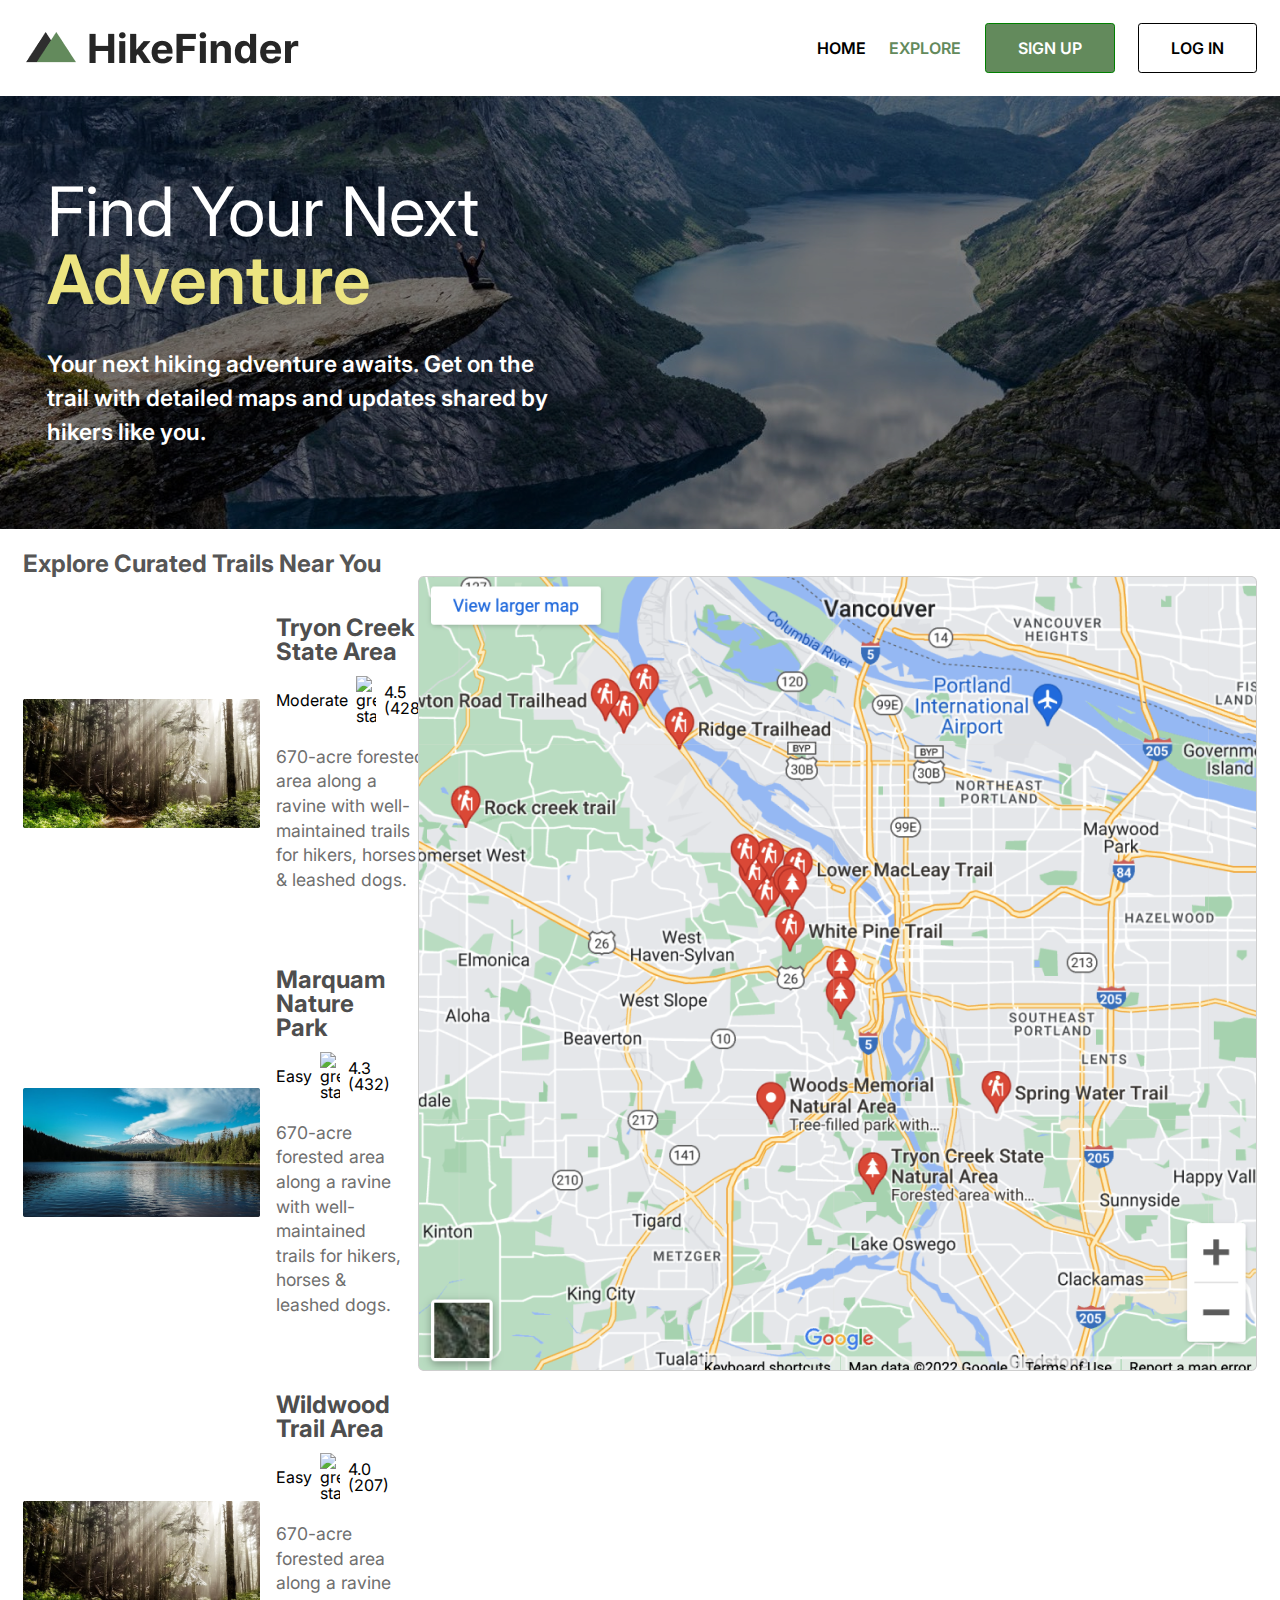
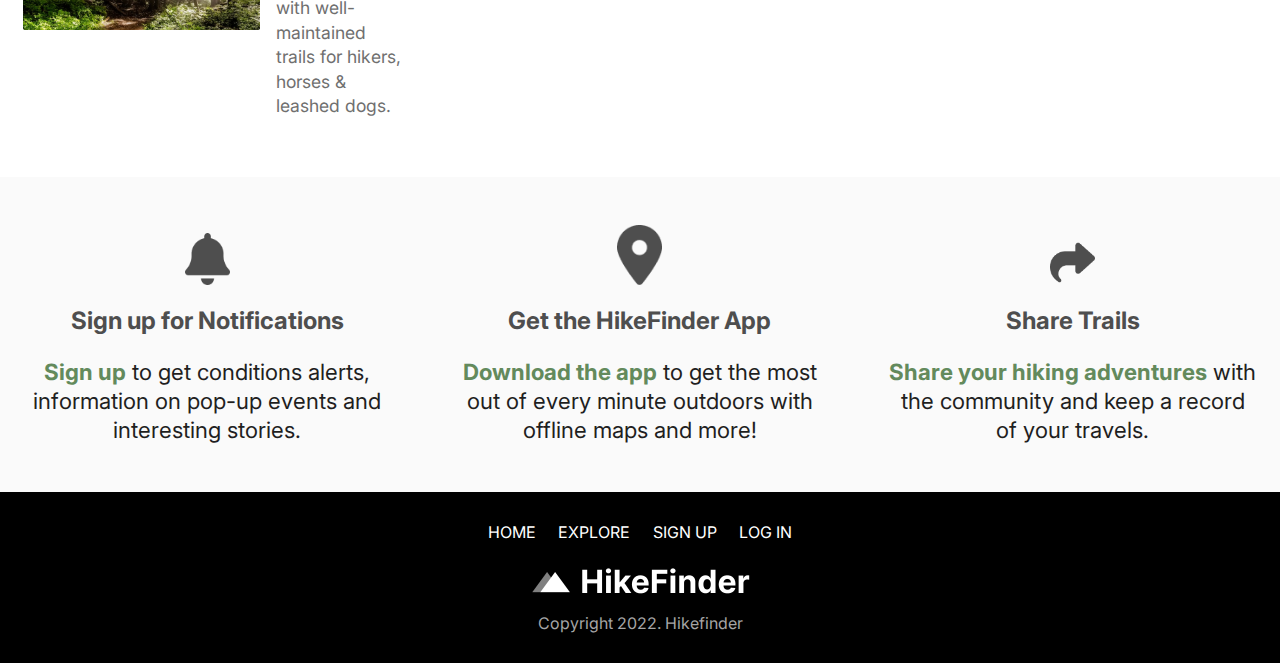
==== explore.html @ 20cef6cf "Added in the green text" ====
<!DOCTYPE html>
<html lang="en">
<head>
    <meta charset="UTF-8">
    <meta http-equiv="X-UA-Compatible" content="IE=edge">
    <meta name="viewport" content="width=device-width, initial-scale=1.0">
    <link rel="stylesheet" href="css/reset.css">
    <link rel="preconnect" href="https://fonts.googleapis.com">
    <link rel="preconnect" href="https://fonts.gstatic.com" crossorigin>
    <link href="https://fonts.googleapis.com/css2?family=Inter:wght@400;500;600;700&display=swap" rel="stylesheet">
    <link rel="stylesheet" href="css/style.css">
    <title>Explore Page</title>
</head>
<body>
    <header>
        <nav class="header-items">
            <img class="logo" src="images/logo.png" alt="Hikefinder Logo">
            <img id="hamburger" class="hamburger" src="images/Vector.png" alt="Hamburger icon">
            <div class="desktop-options">
                <a class="links" href="index.html">HOME</a>
                <a class="links green-text" href="explore.html">EXPLORE</a>
                <a class="sign-up" href="#">SIGN UP</a>
                <a class="login" href="#">LOG IN</a>
            </div>
           
        </nav>
        <nav id="mobile-nav" class="hidden mobile-nav">
            <a class="links" href="index.html">HOME</a>
            <a class="links" href="explore.html">EXPLORE</a>
            <a class="sign-up" href="#">SIGN UP</a>
            <a class="login" href="#">LOG IN</a>
        </nav>
    </header>
    <main>
        <section class="part1">
           
            <div class="dark-background">
               
            <div class="top-words">
                <h1>Find Your Next <span class="yellow"> Adventure</span></h1>
                <p class="top-p">Your next hiking adventure awaits. Get on the trail with detailed maps and updates shared by hikers like you.</p>
            </div>
           
            </div>
            <div class="light-background">
            </div>
        </section>

        <section class="part2">
            <h2 >Explore Curated Trails Near You</h2>
            <div class="walkable-area-section explore-large-screen">
                <div class="rated-hikes">
                <div class="walkable-area walkable-area-odd">
                    <img class="area-picture" src="images/explore-trail-11.png" alt="forested area">
                    <div class="area-desc">
                        <h3 class="location-name">Tryon Creek State Area</h3>
                        <div class="hike-rating">
                            <p>Moderate</p> <img class="green-star" src="images/star.png" alt="green star"><p>4.5 (428)</p>
                        </div>
                        <p class="area-info">670-acre forested area along a ravine with well-maintained trails for hikers, horses & leashed dogs.
                        </p>
                    </div>
                </div>
                <div class="walkable-area walkable-area-odd">
                    <img class="area-picture" src="images/explore-trail-22.png" alt="forested area">
                    <div class="area-desc">
                        <h3 class="location-name">Marquam Nature Park</h3>
                        <div class="hike-rating">
                            <p>Easy</p> <img class="green-star" src="images/star.png" alt="green star"><p>4.3 (432)</p>
                        </div>
                        <p class="area-info">670-acre forested area along a ravine with well-maintained trails for hikers, horses & leashed dogs.
                        </p>
                    </div>
                </div>
                <div class="walkable-area walkable-area-odd">
                    <img class="area-picture" src="images/explore-trail-33.png" alt="forested area">
                    <div class="area-desc">
                        <h3 class="location-name">Wildwood Trail Area</h3>
                        <div class="hike-rating">
                            <p>Easy</p> <img class="green-star" src="images/star.png" alt="green star"><p>4.0 (207)</p>
                        </div>
                        <p class="area-info">670-acre forested area along a ravine with well-maintained trails for hikers, horses & leashed dogs.
                        </p>
                    </div>
                </div>
            </div>
                <div class="map">
                    <img src="images/map.png" alt="">
                </div>
            </div>
       
        </section>
        <section class="facts">
            <div class="grid-item">
                <img class="hike-stat-icon" src="images/Bell.png" alt="">
                <h3> Sign up for Notifications</h3>
                <p class="stat-info"><span class="green-text">Sign up</span> to get conditions alerts, information on pop-up events and interesting stories.</p>
            </div>
            <div class="grid-item">
                <img class="hike-stat-icon" src="images/location-dot-solid-2.png" alt="">
                <h3>Get the HikeFinder App</h3>
                <p class="stat-info"><span class="green-text">Download the app</span> to get the most out of every minute outdoors with offline maps and more!</p>
            </div>
            <div class="grid-item">   <img class="hike-stat-icon" src="images/share-solid1.png" alt="">
                <h3>Share Trails</h3>
                <p class="stat-info"><span class="green-text">Share your hiking adventures</span> with the community and keep a record of your travels.</p>
            </div>
        </section>
    </main>
    <footer>
        <nav class="footer-nav">
            <a class="links-footer" href="index.html">HOME</a>
            <a class="links-footer" href="explore.html">EXPLORE</a>
            <a class="sign-up-footer" href="#">SIGN UP</a>
            <a class="login-footer" href="#">LOG IN</a>
        </nav>
        <div class="logo_copyright">
            <img class="footer-logo" src="images/logo-footer.png" alt="Hikefinder logo">
            <p class="copyright">Copyright 2022. Hikefinder</p>
        </div>
      
    </footer>
    <script src="javascript/script.js"></script>
</body>
</html>
---- css/style.css ----
*, *::before, *::after {
    box-sizing: border-box;   
    font-family: 'Inter', sans-serif;
 }

 body{
    display: flex;
    flex-direction: column;
    align-items: center;
 }


/*Header Mobile content*/
 header{
    width: 100%;
    display: flex;
    flex-direction: column;
    align-items: center;
    position: relative;
 }

 .header-items{
    display: flex;
    justify-content: space-between;
    align-items: center;
    padding: 1.438em;
    max-width: 1440px;
    width: 100%;
 }

 .desktop-options{
    display: none;
    flex-direction: row;
    width: 440px;
    justify-content: space-between;
 }

 .logo{
    width: 40%;
    max-width: 276px;
 }

 .hamburger{
    width: 5%;
    max-width: 35px;
    cursor: pointer;
 }

 /*Top of the main*/
main{
    width: 100%;
    max-width: 1440px;
}



.part1{
   background-image: url('../images/image2.jpg');
   background-size: cover;

}

.dark-background{
    background-color: hsl(0deg 0% 0% / 32%);
}

.top-words{
    color: #ffffff;
    padding: 2.938em;
    width: 100%;
}
 
 h1{
    font-size: 4.25rem;
    
    margin: 0.5em 0em;
    
    
 }

 .yellow{
    color:#ECE480;
    font-weight:600;
 }

 .top-p{
    font-size: 1.425rem;
    line-height: 1.5;
    font-weight: 600;
}



.search-city-input{
    padding: 1em 3em;
    width: 90%;
    max-width: 570px;
    font-size: 1.2rem;
    font-weight: 600;
    font-family: 'Inter', sans-serif;
    border-radius: 0.2em;
    border: none;
    
}

.hidden{
    display: none;
}



.mobile-options{
    display: flex;
    flex-direction: column;
    background-color: grey;
    width: 100%;
}

.light-background{
    display: none;
}
.mobile-input{
    padding: 0em 2.938em;
}

.sign-up {
    color: #ffffff;
    background-color: #638A5C;
    padding: 1em 2em;
    border: 1px solid green;
    border-radius: 0.2em;
    max-width: 150px;
    text-align: center;
}
.login{
    color: #000000;
    background-color: #ffffff;
    border: 1px solid #000000;
    padding: 1em 2em;
    border-radius: 0.2em;
    max-width: 150px;
    text-align: center;
}

.links{
    color: #000000;
}

.desktop-options a, .mobile-nav a{
    text-decoration: none;
    font-weight: 600;
    font-family: 'Inter', sans-serif;
}

.mobile-nav{
    padding-top: 1em;
  
    flex-direction: column;
    align-items: center;
}

.mobile-nav a{
    margin-bottom: 1em;
    text-align: center;
}

.magnify{
    position: absolute;
    left: 4.9em;
    top: 1em;
    width: 20px;
    height: 20px;

}

.mobile-input{
    position: relative;
    max-width: 450px;
    margin: 0 auto;
}

button{
   color: #ffffff;
   background-color: #638A5C;
   width: 90%;
   border-radius: 1em;
   padding: 1em;
   border: none;
  margin: 1em 0em;
}

h2{
    color: #565656;
    font-size: 1.5rem;
    font-family: 'Inter', sans-serif;
    font-weight: 700;
}

.part2{
    padding: 1.438em;
    width: 100%;
    max-width: 1440px;
}

.facts{
    display: grid;
    grid-template-columns: repeat(auto-fit, minmax(300px, 1fr));
    width: 100%;
    row-gap: 2em;
    column-gap: 4em;
    background-color: #FAFAFA;
align-items: baseline;
    padding: 3em 1.438em;

}

.area-info{
    margin-bottom: 2em;
    font-size: 1.1rem;
    line-height: 1.4;
    color: #6F6F6F;
    margin-top: 1.2em;
}



.green-button{
    
    background-color: #638A5C;
    color: #ffffff;
    padding: 1em;
    text-decoration: none;
    display: block;
    max-width: 120px;
    border-radius: 0.5em;
}

.grid-item{
    display: flex;
    flex-direction: column;
    align-items: center;
}

h3{
    font-size: 1.5rem;
    font-family: 'Inter', sans-serif;
    font-weight: 700;
    color: #4E4E4E;
    margin: 1em 0em;
}

.hike-stat-icon{
    width: 45px;
}

.location-name{
    margin-bottom: 0.5em;
}

h4{
    margin: 0.5em 0em;
    color: #1F1F1F;
    font-weight: 600;
}

.stat-info{
    color: #1F1F1F;
    font-size: 1.2rem;
    text-align: center;
    line-height: 1.3;
    
}

footer{
    width: 100%;
    background-color: #000000;
    display: flex;
    flex-direction: column;
    align-items: center;
    max-width: 1440px;
    padding-bottom: 2em;
    font-family: 'Inter', sans-serif;
}

.footer-nav{
    display: flex;
    flex-direction: column;
    align-items: center;
    padding: 2em;
    
    
}

.footer-nav a{
    color: #ffffff;
    text-decoration: none;
    font-size: 1rem;
    margin-bottom: 1em;
}

.footer-logo{
    width: 221px;
    margin-bottom: 1em;
}

.copyright{
    color: #A5A5A5;
}

.logo_copyright{
    display: flex;
    flex-direction: column;
    align-items: center;
}

.area-picture{
    width: 100%;
    margin-top: 1.5em;
}

.area-desc{
    margin-top: 1em;
    padding-left: 1em;
}

.hike-rating{
    display: flex;
    flex-direction: row;
    align-items: center;
}

.green-star{
    width: 20px;
    margin: 0em 0.5em;
}

.map{
    display: none;
}

.green-text{
    color: #638A5C !important;
    font-weight: bold;
}






@media screen and (max-width:767px){
    
    .top-words{
        text-align: center;
    }
    
    h1{
        font-size:2.25rem ;
    }

    .top-p{
        font-size: 1.2rem;
    }

    .search-city-input{
        font-size: 1rem;
    }

    .mobile-input{
       text-align: center;

    }

    .map{
        display: none;
    }

   

   



    
}

@media screen and (min-width:768px){
    .top-words{
        max-width: 623px;
    }
    .mobile-input{
        margin: 0;
    }

    .larger-input{
       max-width: 711px; 
    }

    .magnify{
        width: 25px;
        height: 25px;
        left: 4rem;
    }
    button{
        position: absolute;
        width: auto;
        right: 6em;
        font-size: 1.2rem;
        letter-spacing: 0.2em;
        font-weight: 600;
        top: -0.8em;
        border-radius: 5%;
        padding: 0.7em;
    }

    .search-city-input{
        font-size: 2rem;
        padding: 0.3em 3em;
        padding-left: 2em;
    }
    .dark-background{
        padding-bottom: 2em;
    }

    .desktop-input{
        position: relative;
    }

    .footer-nav{
        width: 100%;
    max-width: 368px;
    padding-bottom: 0.5em;
    flex-direction: row;
    justify-content: space-between;
    }
}

@media screen and (min-width:1024px){
    /*Header Desktop content*/
    .hamburger{
        display: none;
    }
    .desktop-options{
        display: flex;
        align-items: center;
    }

    .stat-info{
       font-size: 1.4rem;
      
      
    }

    .walkable-area{
        display: flex;
        flex-direction: row;
        align-items: center;
    }

    .walkable-area-even .area-picture{
        order: 2;
    }

    .area-picture{
        width: 60%;
    }

    .area-desc{
        padding-right: 1em;
    }

    .map{
        display: block;
    }
    .explore-large-screen{
      display: flex;
    }

   

   
}


 @media screen and (min-width:1330px){


    .dark-background{
        width: 100%;
        max-width: 668px;
    }

    .light-background{
        width: 100%;
        max-width: 772px;
    }

.mobile-options{
    display: none !important;
}

.desktop-input{
    display: flex;
    width: 100%;
    align-items: end;
}

.search-city-input{
    width: 100%;
    max-width: 700px;
    position: relative;
    bottom: 2em;
    margin-left: 1.2em;
    margin-right: 1em;
}

.magnify{
    top: 23.4em;
}

button{
    top: 18em;
    right: 2em;
}

h2{
    font-size: 2.75rem;
}

.location-name{
    font-size: 2.875rem;
}

h4{
    font-size: 1.563rem;
}
   

.top-words{
    padding-bottom: 6em;
}

.area-picture{
    width: 100%;
}

.area-desc{
    margin: 0em 8em;
}
   

    .links{
        color: #000000;
    }

    .part1{
        display: flex;
        
    }

    .part2{
        margin-bottom: 2em;
    }

    .dark-background{
        background-color: #00000097;
    }

    .light-background{
        display: flex;
    }

    .mobile-input{
        display: none;
    }

    footer{
        flex-direction: row;
        justify-content: space-between;
        padding: 1.438em;
    }

    .footer-nav{
        order: 2;
        padding: 0rem;
    }


    
 }
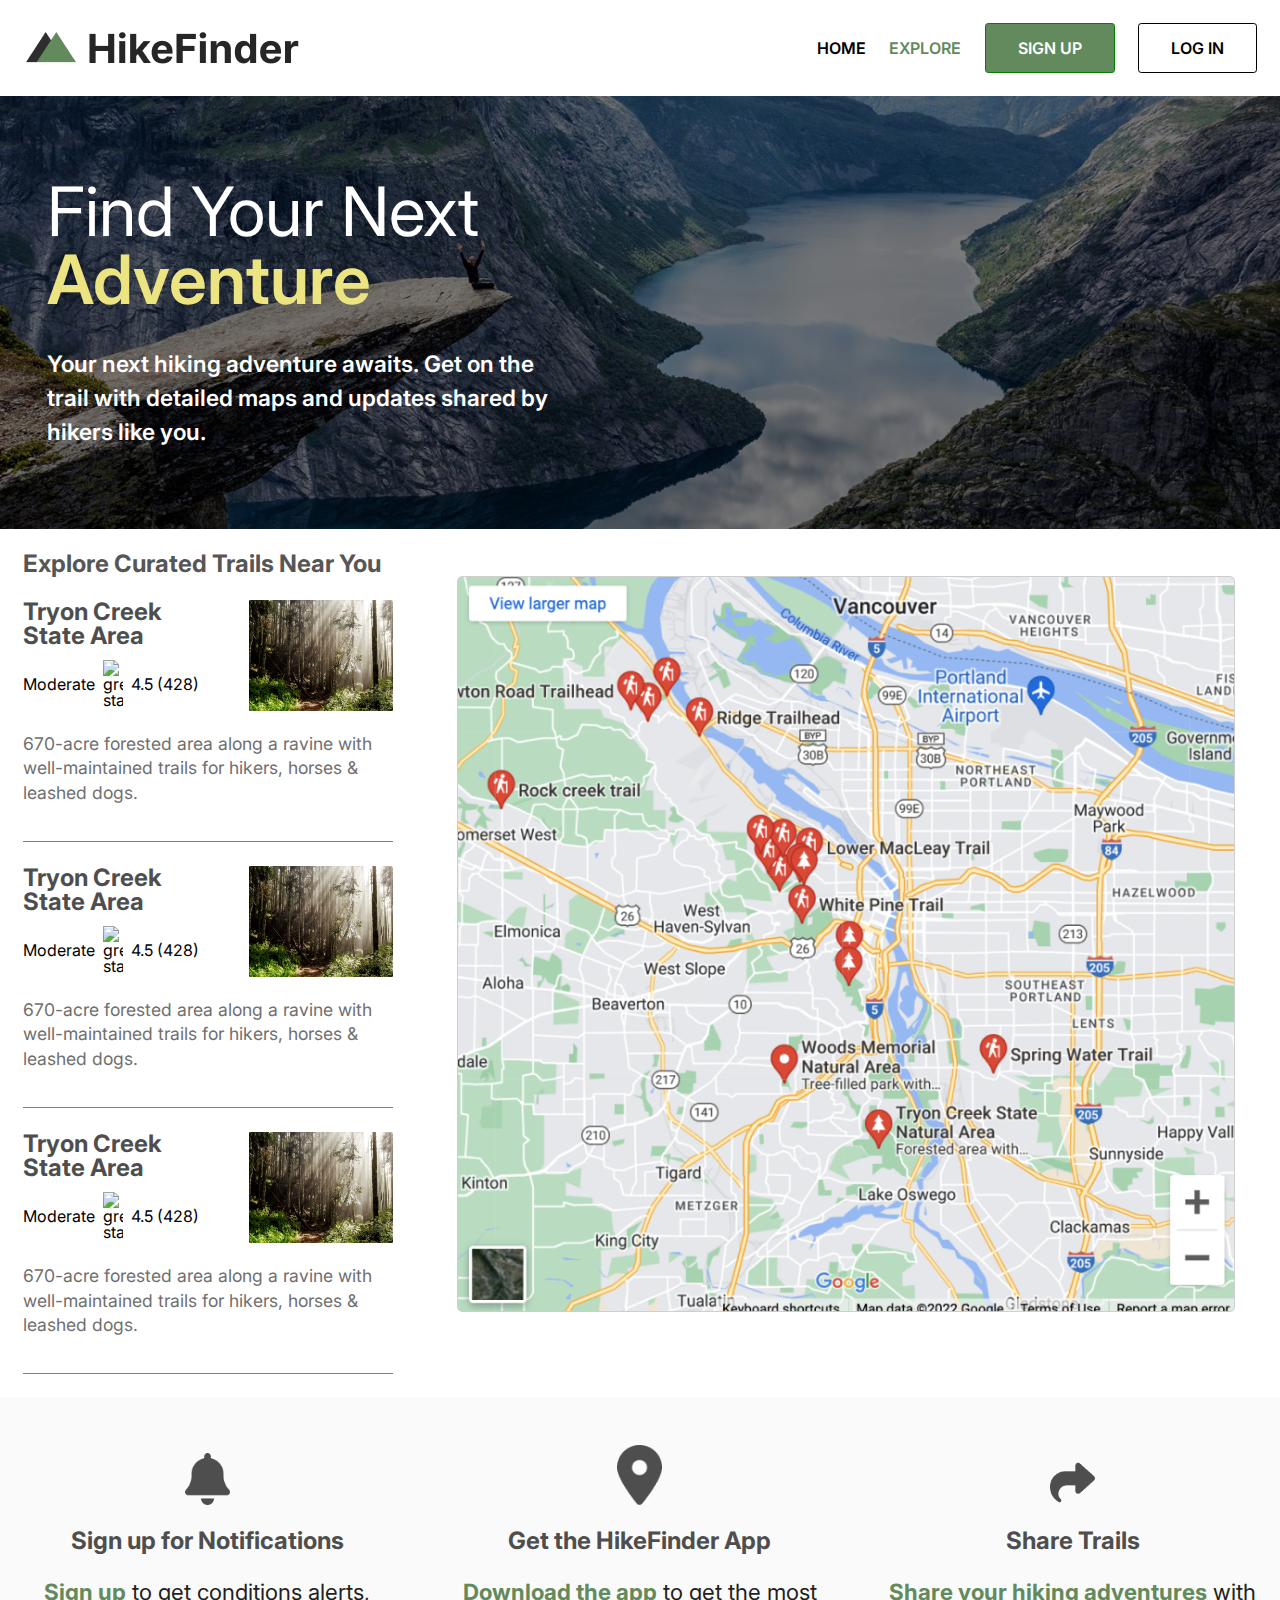
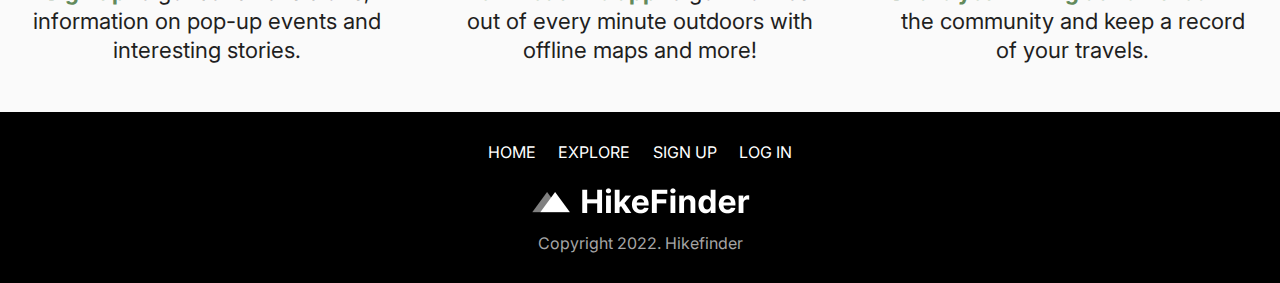
==== commit 1cc8967a: "Got a working large tablet version" ====
--- a/explore.html
+++ b/explore.html
@@ -50,42 +50,65 @@
             <h2 >Explore Curated Trails Near You</h2>
             <div class="walkable-area-section explore-large-screen">
                 <div class="rated-hikes">
-                <div class="walkable-area walkable-area-odd">
-                    <img class="area-picture" src="images/explore-trail-11.png" alt="forested area">
-                    <div class="area-desc">
-                        <h3 class="location-name">Tryon Creek State Area</h3>
-                        <div class="hike-rating">
-                            <p>Moderate</p> <img class="green-star" src="images/star.png" alt="green star"><p>4.5 (428)</p>
+                <div class="walkable-area-with-rating">
+                    <div class="areaPicture_title">
+                        <div class="level_picture">
+                            <img class="explore-picture" src="images/explore-trail-11.png" alt="forested area">
+                        <div class="level">
+                            <h3 class="location-name">Tryon Creek State Area</h3>
+                            <div class="hike-rating">
+                                <p>Moderate</p> <img class="green-star" src="images/star.png" alt="green star"><p>4.5 (428)</p>
+                            </div>
                         </div>
+                        </div>
+                    
+                       <div class="explore-desc">
+                       
                         <p class="area-info">670-acre forested area along a ravine with well-maintained trails for hikers, horses & leashed dogs.
                         </p>
+                      </div>
                     </div>
-                </div>
-                <div class="walkable-area walkable-area-odd">
-                    <img class="area-picture" src="images/explore-trail-22.png" alt="forested area">
-                    <div class="area-desc">
-                        <h3 class="location-name">Marquam Nature Park</h3>
-                        <div class="hike-rating">
-                            <p>Easy</p> <img class="green-star" src="images/star.png" alt="green star"><p>4.3 (432)</p>
+                    <div class="areaPicture_title">
+                        <div class="level_picture">
+                            <img class="explore-picture" src="images/explore-trail-11.png" alt="forested area">
+                        <div class="level">
+                            <h3 class="location-name">Tryon Creek State Area</h3>
+                            <div class="hike-rating">
+                                <p>Moderate</p> <img class="green-star" src="images/star.png" alt="green star"><p>4.5 (428)</p>
+                            </div>
                         </div>
+                        </div>
+                    
+                       <div class="explore-desc">
+                       
                         <p class="area-info">670-acre forested area along a ravine with well-maintained trails for hikers, horses & leashed dogs.
                         </p>
+                      </div>
                     </div>
-                </div>
-                <div class="walkable-area walkable-area-odd">
-                    <img class="area-picture" src="images/explore-trail-33.png" alt="forested area">
-                    <div class="area-desc">
-                        <h3 class="location-name">Wildwood Trail Area</h3>
-                        <div class="hike-rating">
-                            <p>Easy</p> <img class="green-star" src="images/star.png" alt="green star"><p>4.0 (207)</p>
+                    <div class="areaPicture_title">
+                        <div class="level_picture">
+                            <img class="explore-picture" src="images/explore-trail-11.png" alt="forested area">
+                        <div class="level">
+                            <h3 class="location-name">Tryon Creek State Area</h3>
+                            <div class="hike-rating">
+                                <p>Moderate</p> <img class="green-star" src="images/star.png" alt="green star"><p>4.5 (428)</p>
+                            </div>
                         </div>
+                        </div>
+                    
+                       <div class="explore-desc">
+                       
                         <p class="area-info">670-acre forested area along a ravine with well-maintained trails for hikers, horses & leashed dogs.
                         </p>
+                      </div>
                     </div>
+                
                 </div>
-            </div>
-                <div class="map">
-                    <img src="images/map.png" alt="">
+                
+               
+       
+            <div class="map-holder">
+                    <img class="actual-image" src="images/map.png" alt="">
                 </div>
             </div>
        
--- a/css/style.css
+++ b/css/style.css
@@ -318,6 +318,11 @@
     margin-top: 1.5em;
 }
 
+.explore-picture{
+    width: 100%;
+    margin-top: 1.5em;
+}
+
 .area-desc{
     margin-top: 1em;
     padding-left: 1em;
@@ -337,6 +342,9 @@
 .map{
     display: none;
 }
+.map-holder {
+    display: none;
+}
 
 .green-text{
     color: #638A5C !important;
@@ -371,8 +379,9 @@
 
     }
 
-    .map{
-        display: none;
+
+    .level{
+        padding-left: 1em;
     }
 
    
@@ -465,17 +474,48 @@
         width: 60%;
     }
 
-    .area-desc{
-        padding-right: 1em;
+   
+
+    .areaPicture_title{
+        width: 370px;
+        border-bottom: 1px solid grey;
     }
 
     .map{
         display: block;
     }
+
+    .map-holder{
+        display: block;
+    }
     .explore-large-screen{
       display: flex;
     }
 
+    .level_picture{
+        display: flex;
+        align-items: top;
+       
+    }
+
+   
+   
+
+    .explore-picture{
+        order: 2;
+        width: 144px;
+        height: 111px;
+        margin-left: 2em;
+    }
+
+    .actual-image{
+        width: 90%;
+        margin-left: 4em;
+    }
+
+    .rated-hikes{
+        display: flex;
+    }
    
 
    
@@ -585,6 +625,8 @@
         padding: 0rem;
     }
 
+   
+
 
     
  }
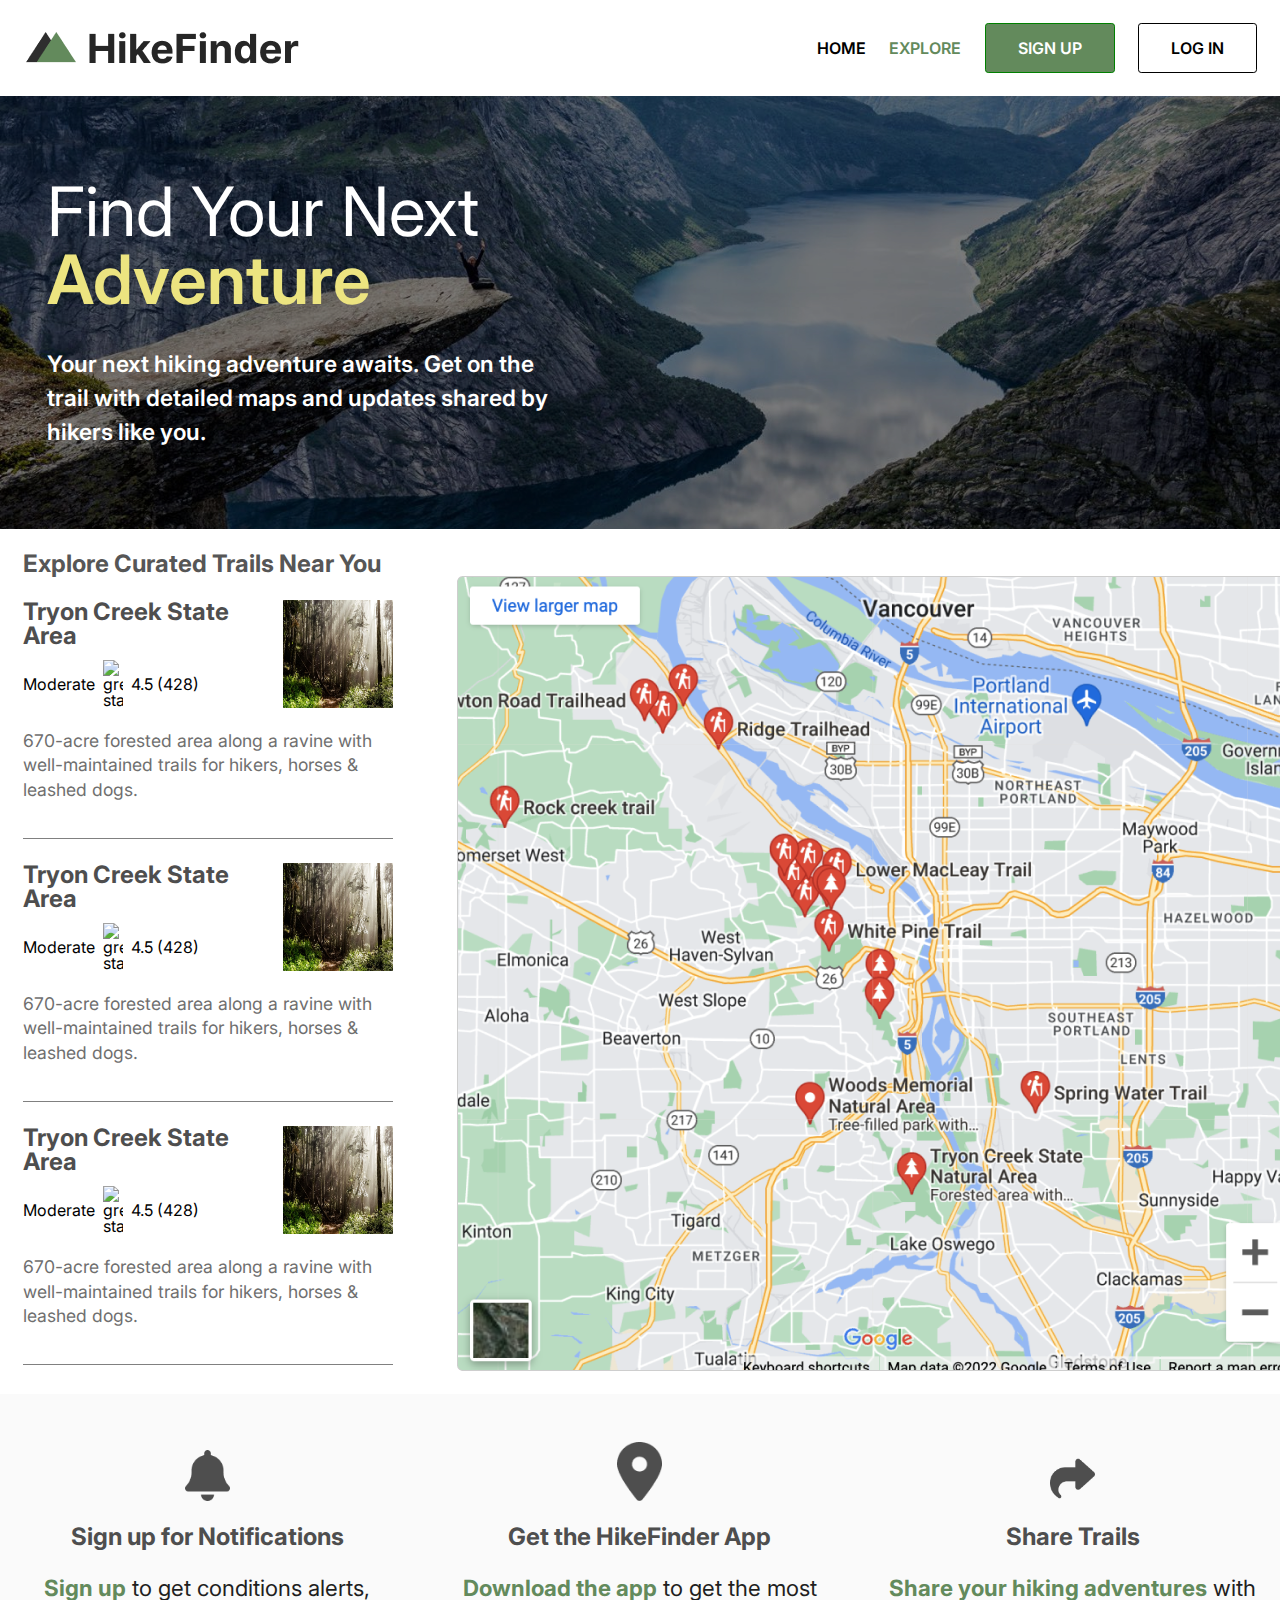
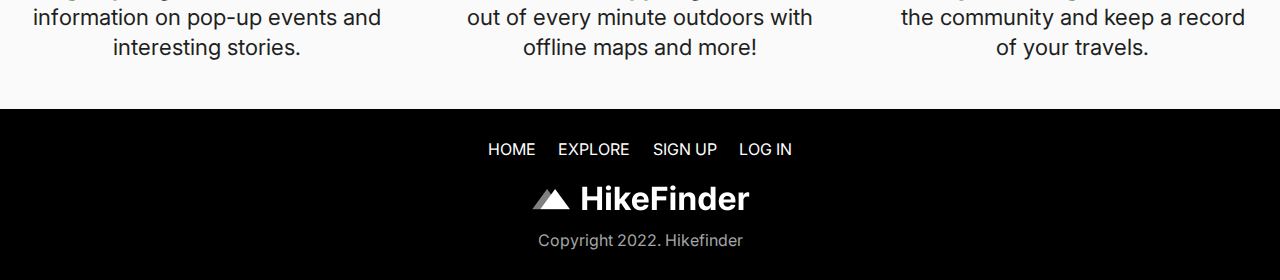
==== commit 46f8ac91: "Getting close to completion lol" ====
--- a/explore.html
+++ b/explore.html
@@ -64,7 +64,7 @@
                     
                        <div class="explore-desc">
                        
-                        <p class="area-info">670-acre forested area along a ravine with well-maintained trails for hikers, horses & leashed dogs.
+                        <p class="area-info  kind-words">670-acre forested area along a ravine with well-maintained trails for hikers, horses & leashed dogs.
                         </p>
                       </div>
                     </div>
@@ -81,7 +81,7 @@
                     
                        <div class="explore-desc">
                        
-                        <p class="area-info">670-acre forested area along a ravine with well-maintained trails for hikers, horses & leashed dogs.
+                        <p class="area-info kind-words">670-acre forested area along a ravine with well-maintained trails for hikers, horses & leashed dogs.
                         </p>
                       </div>
                     </div>
@@ -98,21 +98,16 @@
                     
                        <div class="explore-desc">
                        
-                        <p class="area-info">670-acre forested area along a ravine with well-maintained trails for hikers, horses & leashed dogs.
+                        <p class="area-info  kind-words">670-acre forested area along a ravine with well-maintained trails for hikers, horses & leashed dogs.
                         </p>
                       </div>
                     </div>
-                
                 </div>
-                
-               
-       
-            <div class="map-holder">
                     <img class="actual-image" src="images/map.png" alt="">
                 </div>
-            </div>
-       
+              
         </section>
+        
         <section class="facts">
             <div class="grid-item">
                 <img class="hike-stat-icon" src="images/Bell.png" alt="">
--- a/css/style.css
+++ b/css/style.css
@@ -351,6 +351,14 @@
     font-weight: bold;
 }
 
+.actual-image{
+    display: none;
+}
+
+.level,.kind-words{
+    padding-left: 1em;
+}
+
 
 
 
@@ -380,9 +388,9 @@
     }
 
 
-    .level{
-        padding-left: 1em;
-    }
+   
+
+  
 
    
 
@@ -487,6 +495,7 @@
 
     .map-holder{
         display: block;
+        margin-top: 1.3em;
     }
     .explore-large-screen{
       display: flex;
@@ -503,8 +512,8 @@
 
     .explore-picture{
         order: 2;
-        width: 144px;
-        height: 111px;
+        width: 110px;
+       
         margin-left: 2em;
     }
 
@@ -515,6 +524,14 @@
 
     .rated-hikes{
         display: flex;
+    }
+
+    .actual-image{
+        display: inline;
+    }
+
+    .level,.kind-words{
+        padding-left: 0em;
     }
    
 
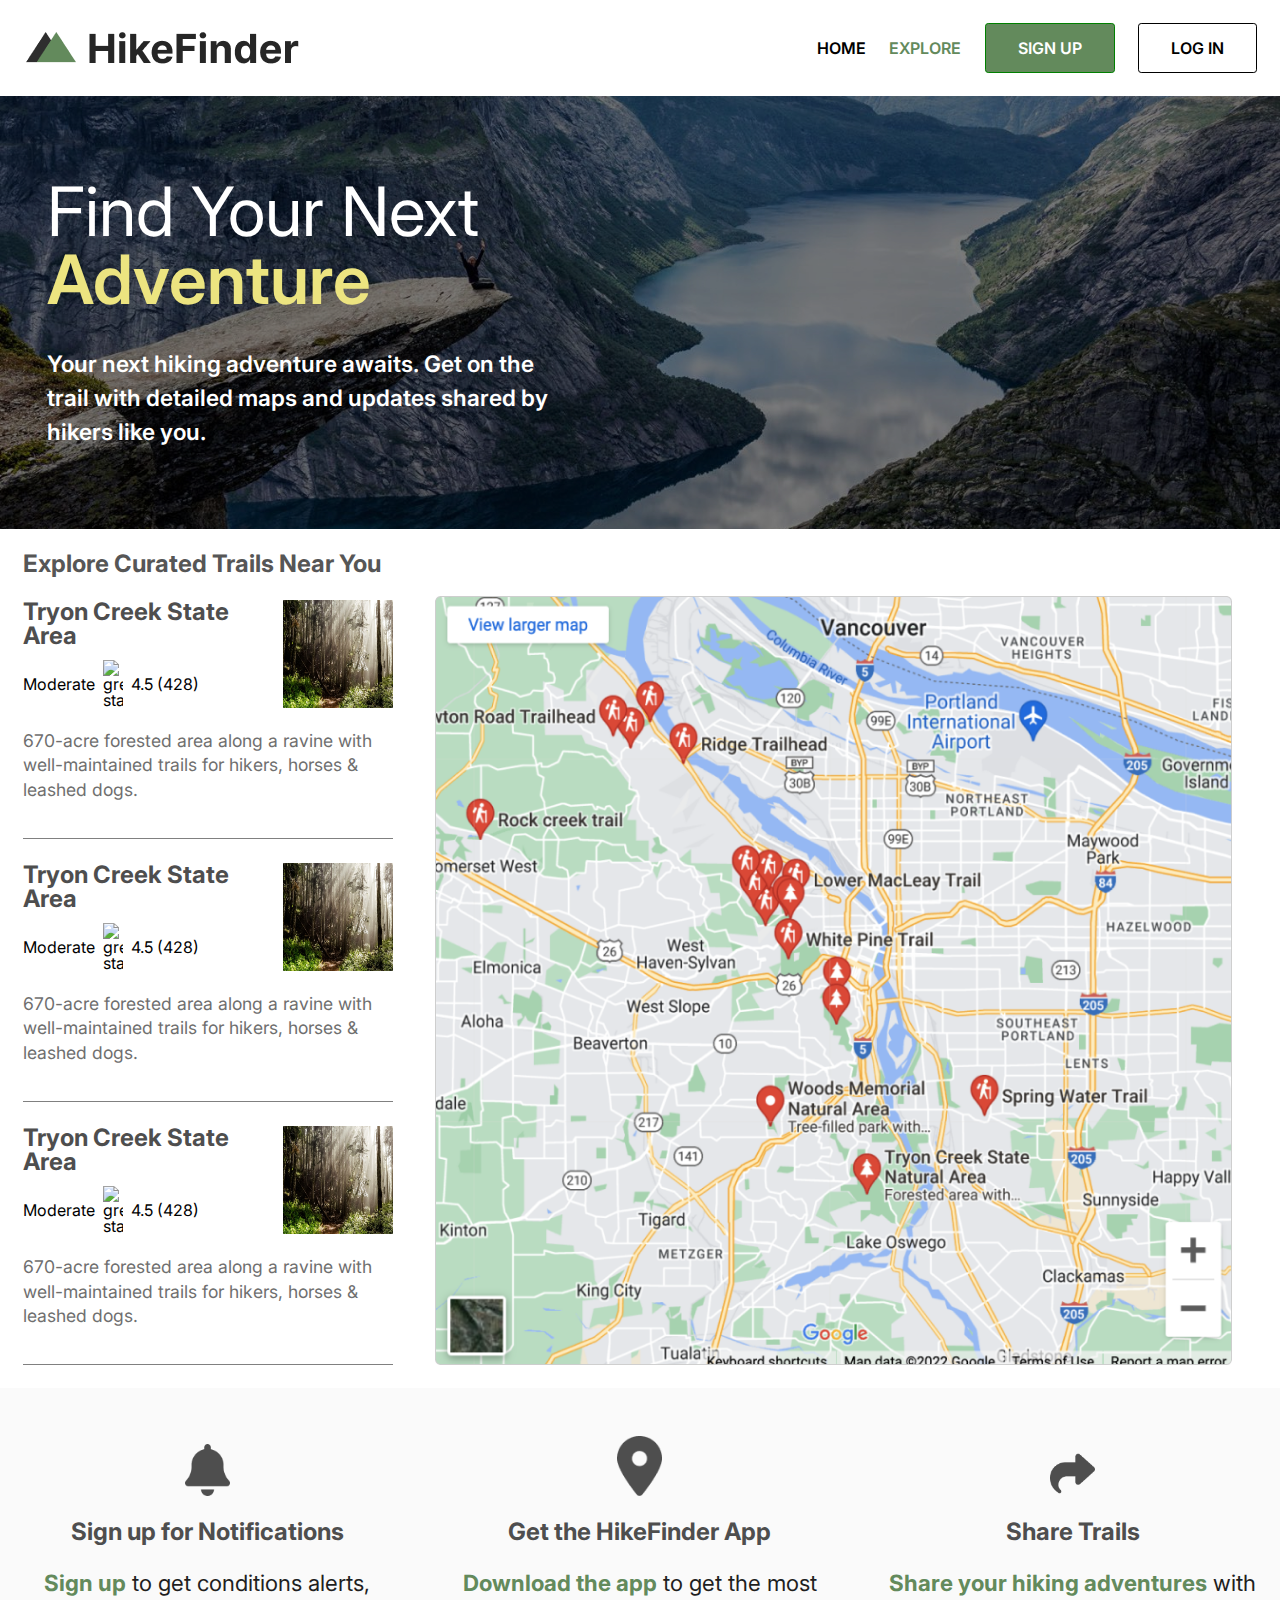
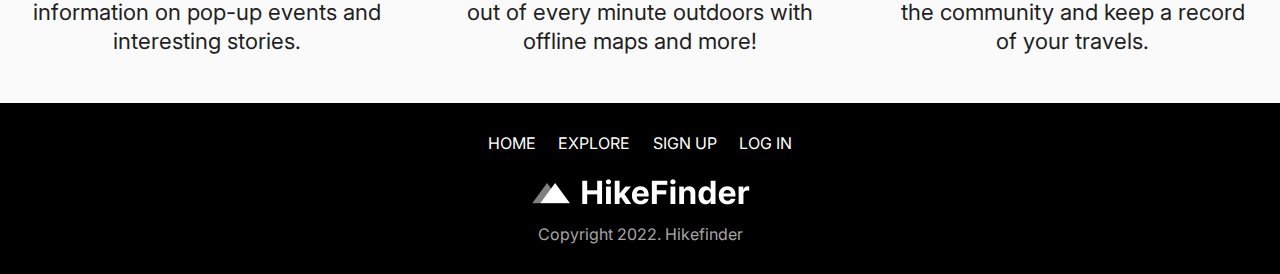
==== commit 06ba68ef: "Make some adjustments to the explore page" ====
--- a/explore.html
+++ b/explore.html
@@ -103,7 +103,9 @@
                       </div>
                     </div>
                 </div>
+                <div class="map-holder">
                     <img class="actual-image" src="images/map.png" alt="">
+                </div>
                 </div>
               
         </section>
--- a/css/style.css
+++ b/css/style.css
@@ -494,8 +494,9 @@
     }
 
     .map-holder{
-        display: block;
+        display: flex;
         margin-top: 1.3em;
+        justify-content: end;
     }
     .explore-large-screen{
       display: flex;
@@ -518,8 +519,8 @@
     }
 
     .actual-image{
-        width: 90%;
-        margin-left: 4em;
+        width: 95%;
+       
     }
 
     .rated-hikes{
@@ -642,6 +643,11 @@
         padding: 0rem;
     }
 
+    .rated-hikes{
+        width: 100%;
+        justify-content: space-between;
+    }
+
    
 
 
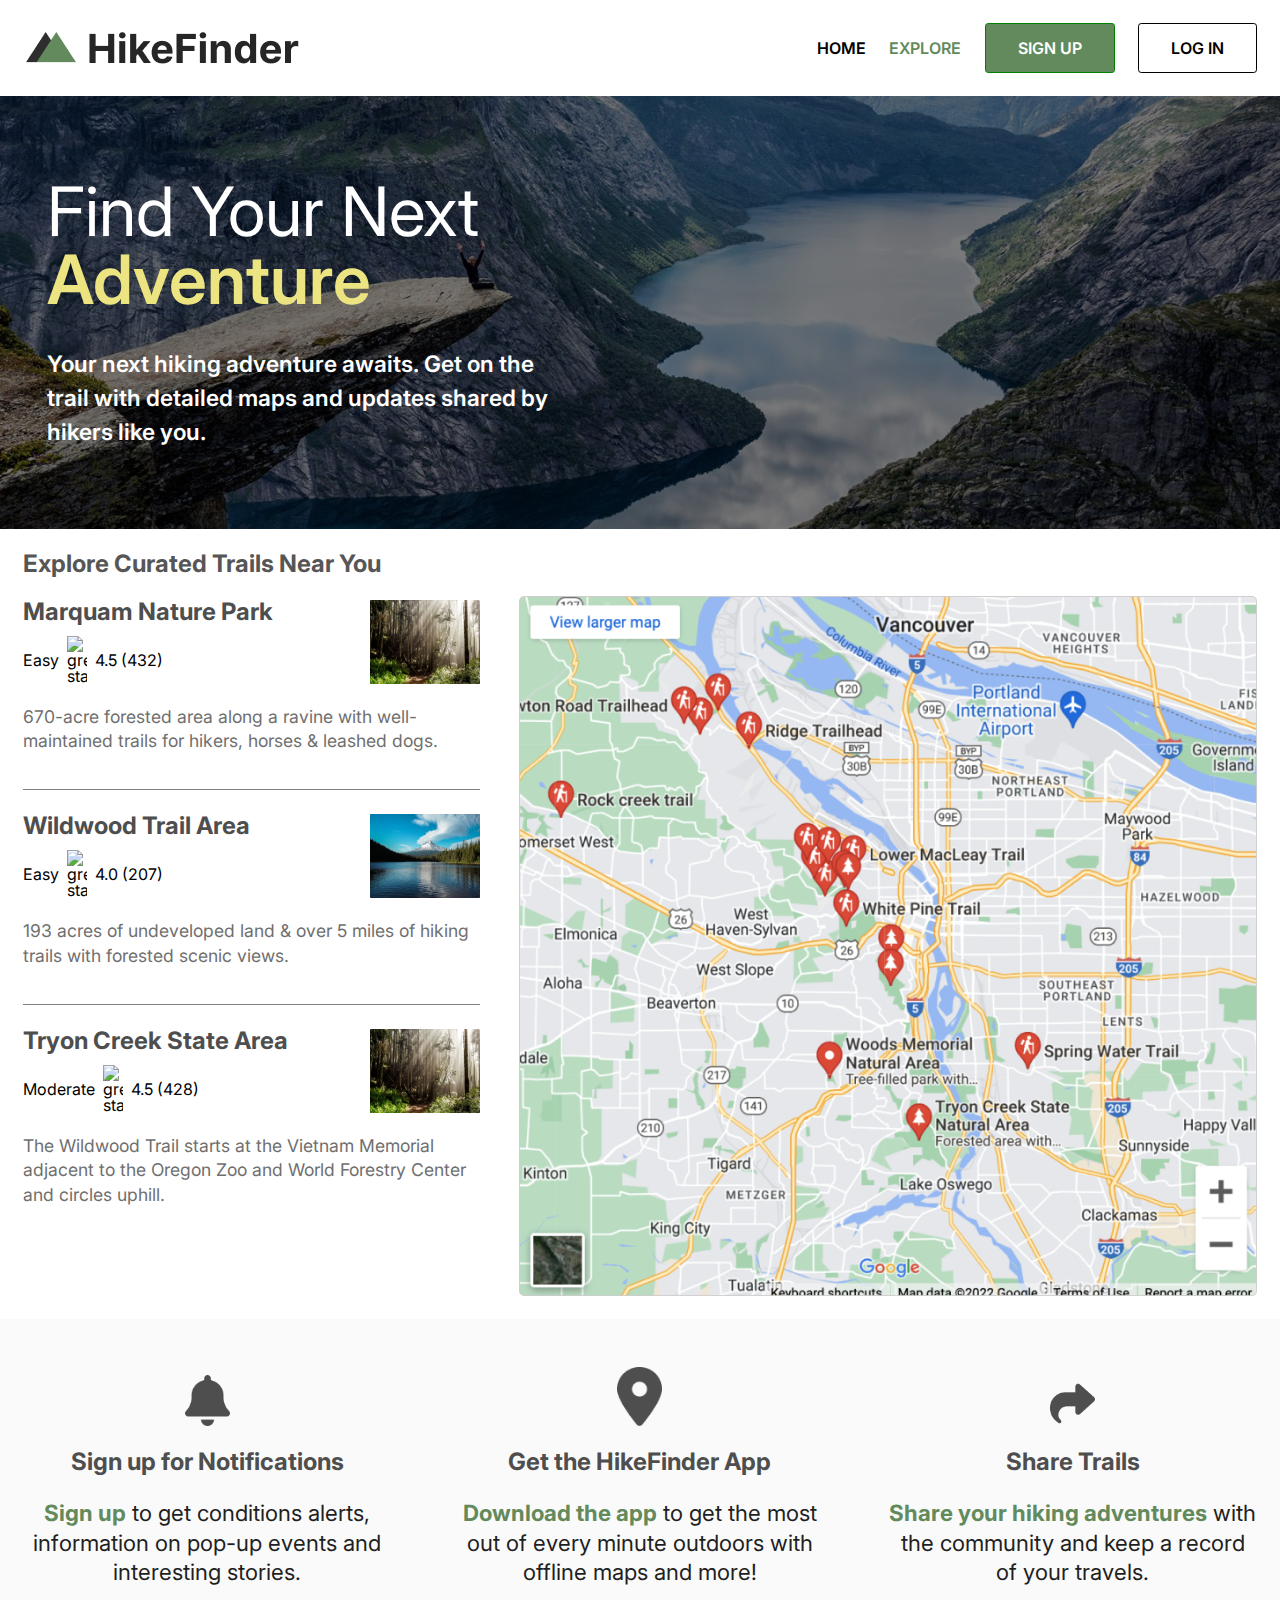
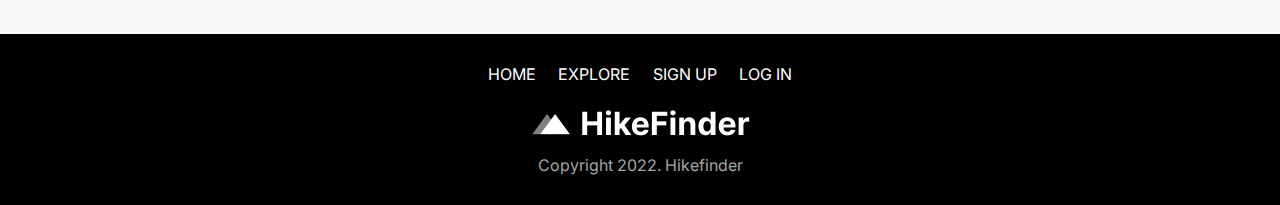
==== commit ad0b15e6: "1024px looks great" ====
--- a/explore.html
+++ b/explore.html
@@ -55,9 +55,9 @@
                         <div class="level_picture">
                             <img class="explore-picture" src="images/explore-trail-11.png" alt="forested area">
                         <div class="level">
-                            <h3 class="location-name">Tryon Creek State Area</h3>
+                            <h3 class="location-name location-name-explore">Marquam Nature Park</h3>
                             <div class="hike-rating">
-                                <p>Moderate</p> <img class="green-star" src="images/star.png" alt="green star"><p>4.5 (428)</p>
+                                <p>Easy</p> <img class="green-star" src="images/star.png" alt="green star"><p>4.5 (432)</p>
                             </div>
                         </div>
                         </div>
@@ -70,9 +70,26 @@
                     </div>
                     <div class="areaPicture_title">
                         <div class="level_picture">
-                            <img class="explore-picture" src="images/explore-trail-11.png" alt="forested area">
+                            <img class="explore-picture" src="images/explore-trail-22.png" alt="forested area">
                         <div class="level">
-                            <h3 class="location-name">Tryon Creek State Area</h3>
+                            <h3 class="location-name location-name-explore">Wildwood Trail Area</h3>
+                            <div class="hike-rating">
+                                <p>Easy</p> <img class="green-star" src="images/star.png" alt="green star"><p>4.0 (207)</p>
+                            </div>
+                        </div>
+                        </div>
+                    
+                       <div class="explore-desc">
+                       
+                        <p class="area-info kind-words">193 acres of undeveloped land & over 5 miles of hiking trails with forested scenic views.
+                        </p>
+                      </div>
+                    </div>
+                    <div class="areaPicture_title no-border-bottom">
+                        <div class="level_picture">
+                            <img class="explore-picture" src="images/explore-trail-33.png" alt="forested area">
+                        <div class="level">
+                            <h3 class="location-name location-name-explore">Tryon Creek State Area</h3>
                             <div class="hike-rating">
                                 <p>Moderate</p> <img class="green-star" src="images/star.png" alt="green star"><p>4.5 (428)</p>
                             </div>
@@ -81,24 +98,7 @@
                     
                        <div class="explore-desc">
                        
-                        <p class="area-info kind-words">670-acre forested area along a ravine with well-maintained trails for hikers, horses & leashed dogs.
-                        </p>
-                      </div>
-                    </div>
-                    <div class="areaPicture_title">
-                        <div class="level_picture">
-                            <img class="explore-picture" src="images/explore-trail-11.png" alt="forested area">
-                        <div class="level">
-                            <h3 class="location-name">Tryon Creek State Area</h3>
-                            <div class="hike-rating">
-                                <p>Moderate</p> <img class="green-star" src="images/star.png" alt="green star"><p>4.5 (428)</p>
-                            </div>
-                        </div>
-                        </div>
-                    
-                       <div class="explore-desc">
-                       
-                        <p class="area-info  kind-words">670-acre forested area along a ravine with well-maintained trails for hikers, horses & leashed dogs.
+                        <p class="area-info  kind-words">The Wildwood Trail starts at the Vietnam Memorial adjacent to the Oregon Zoo and World Forestry Center and circles uphill.
                         </p>
                       </div>
                     </div>
--- a/css/style.css
+++ b/css/style.css
@@ -485,7 +485,6 @@
    
 
     .areaPicture_title{
-        width: 370px;
         border-bottom: 1px solid grey;
     }
 
@@ -505,6 +504,7 @@
     .level_picture{
         display: flex;
         align-items: top;
+        justify-content: space-between;
        
     }
 
@@ -534,6 +534,18 @@
     .level,.kind-words{
         padding-left: 0em;
     }
+
+    .area-picture_title:nth-last-child(){
+        border-bottom:none;
+    }
+
+    .walkable-area-with-rating{
+        width: 40%;
+    }
+
+    .no-border-bottom{
+        border-bottom: none;
+       }
    
 
    
@@ -648,6 +660,25 @@
         justify-content: space-between;
     }
 
+    .explore-picture{
+        width: 144px;
+        height: 107px;
+    }
+
+   .explore-large-screen{
+    margin-top: 2rem;
+   }
+
+   .location-name-explore{
+    font-size: 1.4rem;
+   }
+
+   .walkable-area-with-rating{
+    width: 35%;
+}
+
+   
+
    
 
 
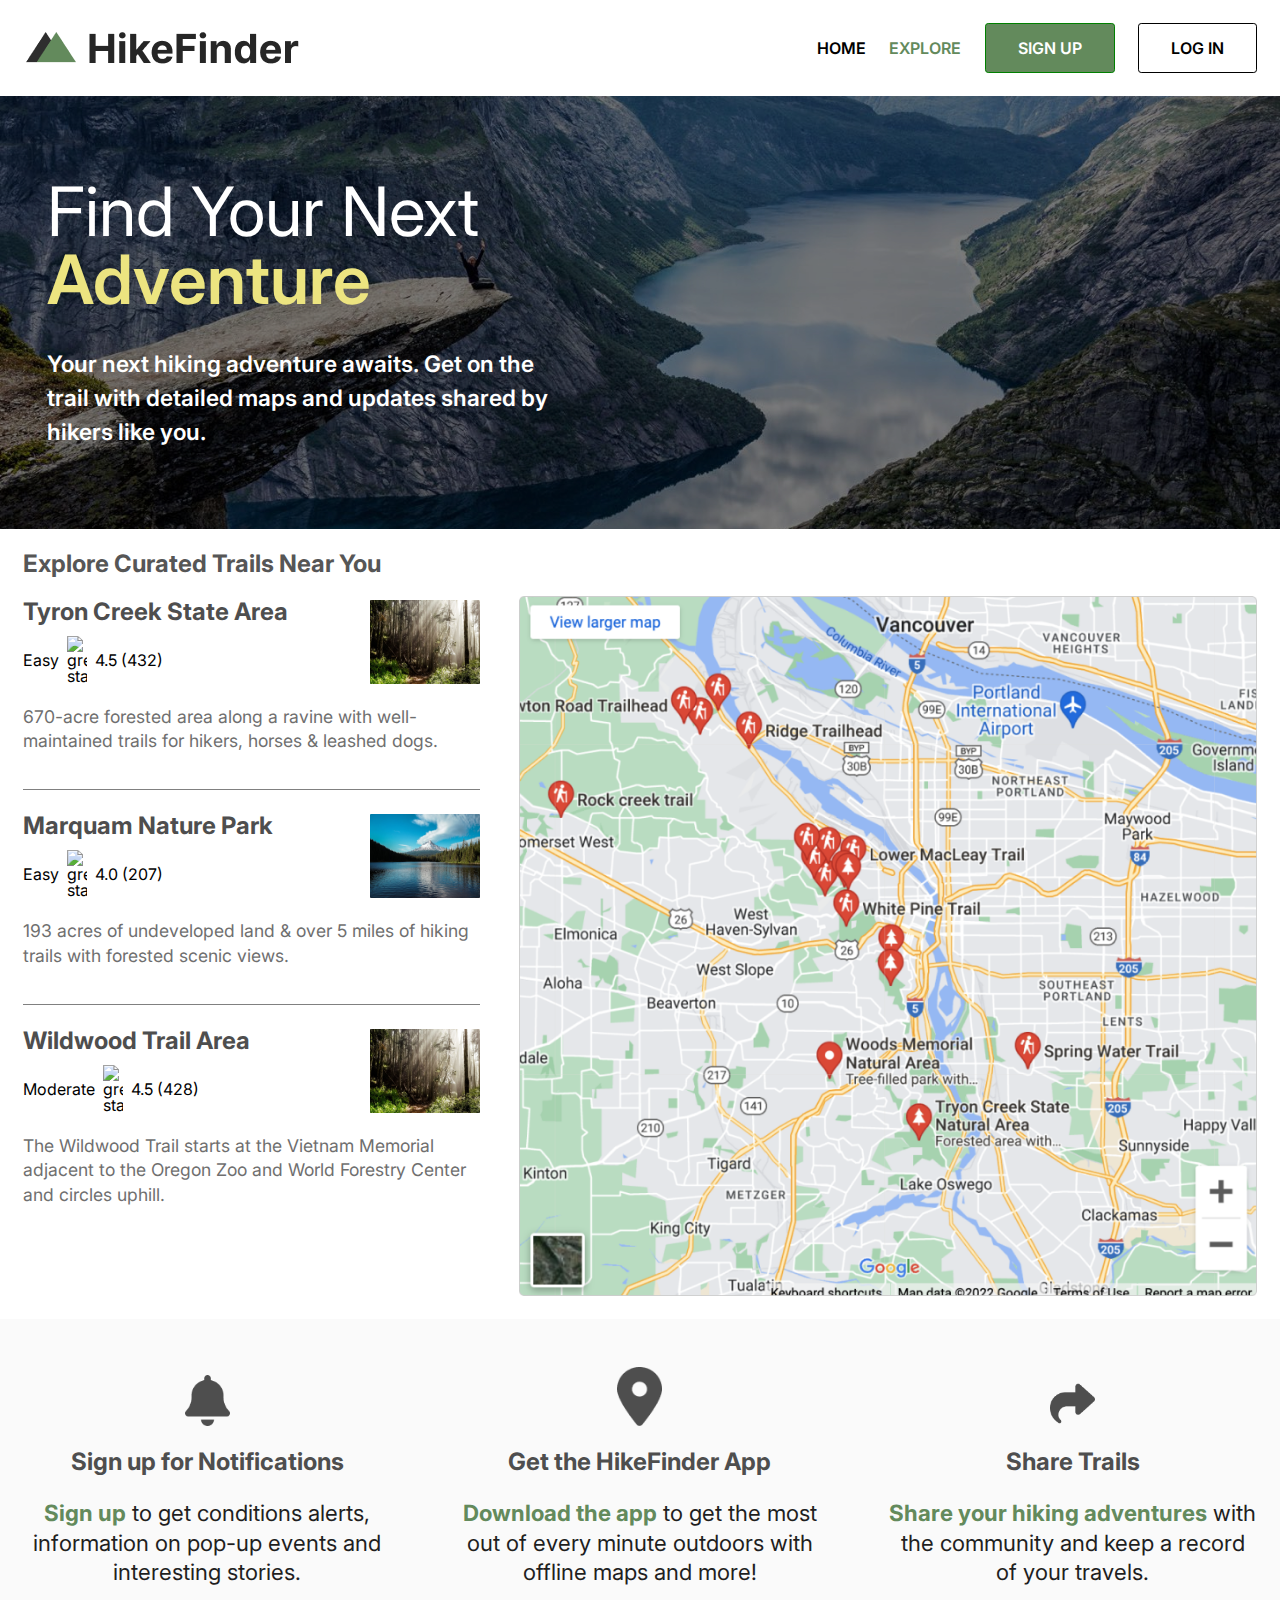
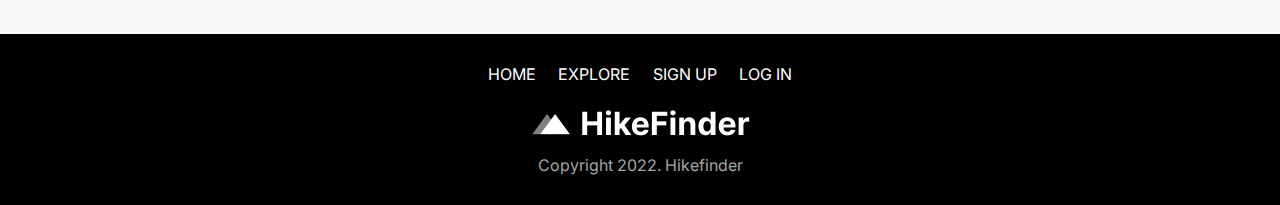
==== commit 2f80f594: "I think I am done with the project" ====
--- a/explore.html
+++ b/explore.html
@@ -55,7 +55,7 @@
                         <div class="level_picture">
                             <img class="explore-picture" src="images/explore-trail-11.png" alt="forested area">
                         <div class="level">
-                            <h3 class="location-name location-name-explore">Marquam Nature Park</h3>
+                            <h3 class="location-name location-name-explore">Tyron Creek State Area</h3>
                             <div class="hike-rating">
                                 <p>Easy</p> <img class="green-star" src="images/star.png" alt="green star"><p>4.5 (432)</p>
                             </div>
@@ -72,7 +72,7 @@
                         <div class="level_picture">
                             <img class="explore-picture" src="images/explore-trail-22.png" alt="forested area">
                         <div class="level">
-                            <h3 class="location-name location-name-explore">Wildwood Trail Area</h3>
+                            <h3 class="location-name location-name-explore">Marquam Nature Park</h3>
                             <div class="hike-rating">
                                 <p>Easy</p> <img class="green-star" src="images/star.png" alt="green star"><p>4.0 (207)</p>
                             </div>
@@ -89,7 +89,7 @@
                         <div class="level_picture">
                             <img class="explore-picture" src="images/explore-trail-33.png" alt="forested area">
                         <div class="level">
-                            <h3 class="location-name location-name-explore">Tryon Creek State Area</h3>
+                            <h3 class="location-name location-name-explore">Wildwood Trail Area</h3>
                             <div class="hike-rating">
                                 <p>Moderate</p> <img class="green-star" src="images/star.png" alt="green star"><p>4.5 (428)</p>
                             </div>
--- a/css/style.css
+++ b/css/style.css
@@ -670,13 +670,21 @@
    }
 
    .location-name-explore{
-    font-size: 1.4rem;
+    font-size: 1.7rem;
    }
 
    .walkable-area-with-rating{
     width: 35%;
 }
 
+.map-holder{
+    width: 65%;
+}
+
+.hike-rating{
+    font-size: 1.5rem;
+}
+
    
 
    
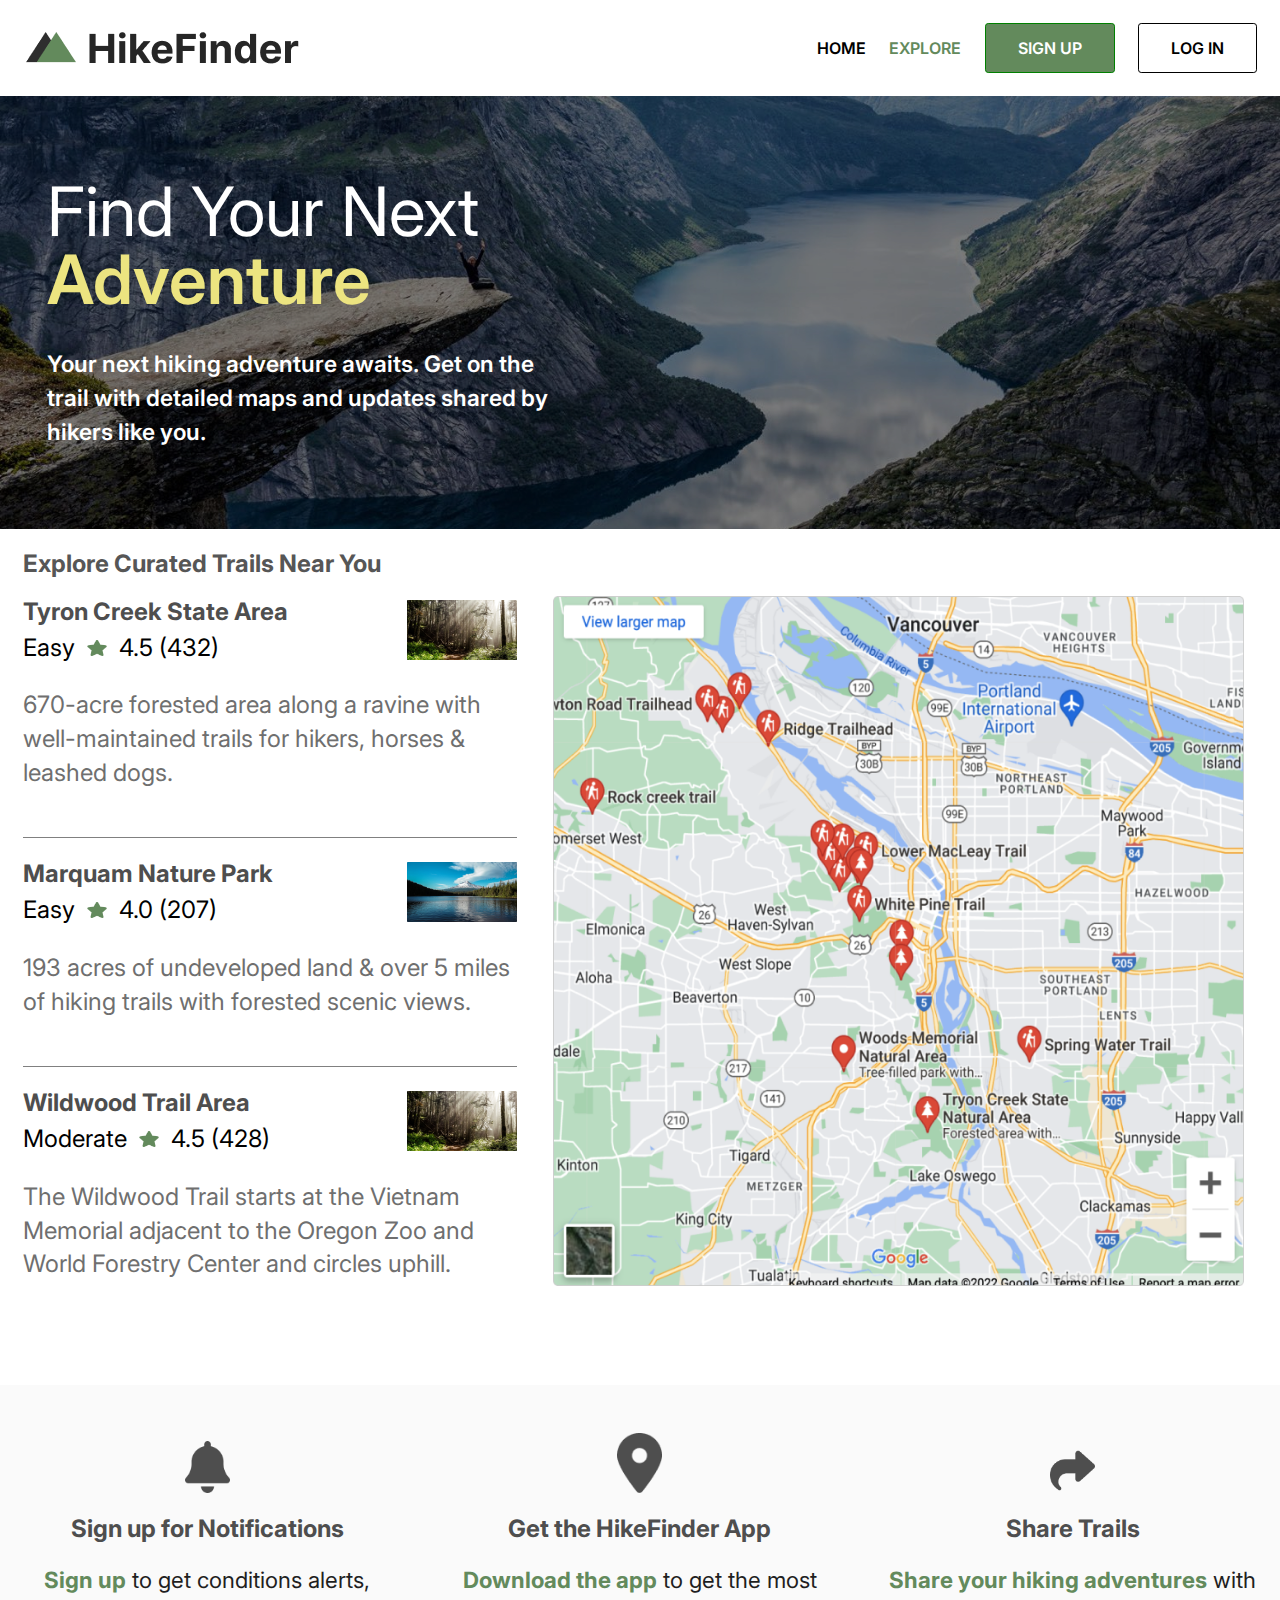
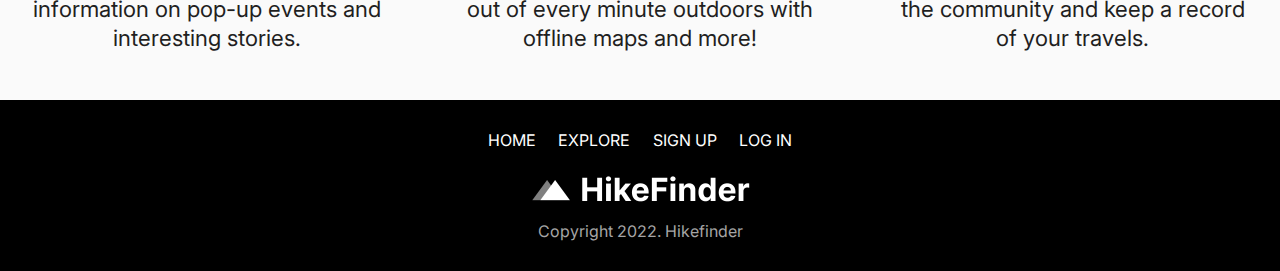
==== commit 096bb01e: "Added in alt Icon text and star image update" ====
--- a/explore.html
+++ b/explore.html
@@ -57,7 +57,7 @@
                         <div class="level">
                             <h3 class="location-name location-name-explore">Tyron Creek State Area</h3>
                             <div class="hike-rating">
-                                <p>Easy</p> <img class="green-star" src="images/star.png" alt="green star"><p>4.5 (432)</p>
+                                <p>Easy</p> <img class="green-star" src="images/Star.png" alt="green star"><p>4.5 (432)</p>
                             </div>
                         </div>
                         </div>
@@ -74,7 +74,7 @@
                         <div class="level">
                             <h3 class="location-name location-name-explore">Marquam Nature Park</h3>
                             <div class="hike-rating">
-                                <p>Easy</p> <img class="green-star" src="images/star.png" alt="green star"><p>4.0 (207)</p>
+                                <p>Easy</p> <img class="green-star" src="images/Star.png" alt="green star"><p>4.0 (207)</p>
                             </div>
                         </div>
                         </div>
@@ -91,7 +91,7 @@
                         <div class="level">
                             <h3 class="location-name location-name-explore">Wildwood Trail Area</h3>
                             <div class="hike-rating">
-                                <p>Moderate</p> <img class="green-star" src="images/star.png" alt="green star"><p>4.5 (428)</p>
+                                <p>Moderate</p> <img class="green-star" src="images/Star.png" alt="green star"><p>4.5 (428)</p>
                             </div>
                         </div>
                         </div>
@@ -104,7 +104,7 @@
                     </div>
                 </div>
                 <div class="map-holder">
-                    <img class="actual-image" src="images/map.png" alt="">
+                    <img class="actual-image" src="images/map.png" alt="Google Maps">
                 </div>
                 </div>
               
@@ -112,16 +112,16 @@
         
         <section class="facts">
             <div class="grid-item">
-                <img class="hike-stat-icon" src="images/Bell.png" alt="">
+                <img class="hike-stat-icon" src="images/Bell.png" alt="Bell Icon">
                 <h3> Sign up for Notifications</h3>
                 <p class="stat-info"><span class="green-text">Sign up</span> to get conditions alerts, information on pop-up events and interesting stories.</p>
             </div>
             <div class="grid-item">
-                <img class="hike-stat-icon" src="images/location-dot-solid-2.png" alt="">
+                <img class="hike-stat-icon" src="images/location-dot-solid-2.png" alt="Location Icon">
                 <h3>Get the HikeFinder App</h3>
                 <p class="stat-info"><span class="green-text">Download the app</span> to get the most out of every minute outdoors with offline maps and more!</p>
             </div>
-            <div class="grid-item">   <img class="hike-stat-icon" src="images/share-solid1.png" alt="">
+            <div class="grid-item">   <img class="hike-stat-icon" src="images/share-solid1.png" alt="Share Icon">
                 <h3>Share Trails</h3>
                 <p class="stat-info"><span class="green-text">Share your hiking adventures</span> with the community and keep a record of your travels.</p>
             </div>
--- a/css/style.css
+++ b/css/style.css
@@ -520,6 +520,7 @@
 
     .actual-image{
         width: 95%;
+        height: 90%;
        
     }
 
@@ -533,6 +534,7 @@
 
     .level,.kind-words{
         padding-left: 0em;
+        font-size: 1.5rem;
     }
 
     .area-picture_title:nth-last-child(){
@@ -685,6 +687,10 @@
     font-size: 1.5rem;
 }
 
+.actual-image{
+    height: 80%;
+}
+
    
 
    
